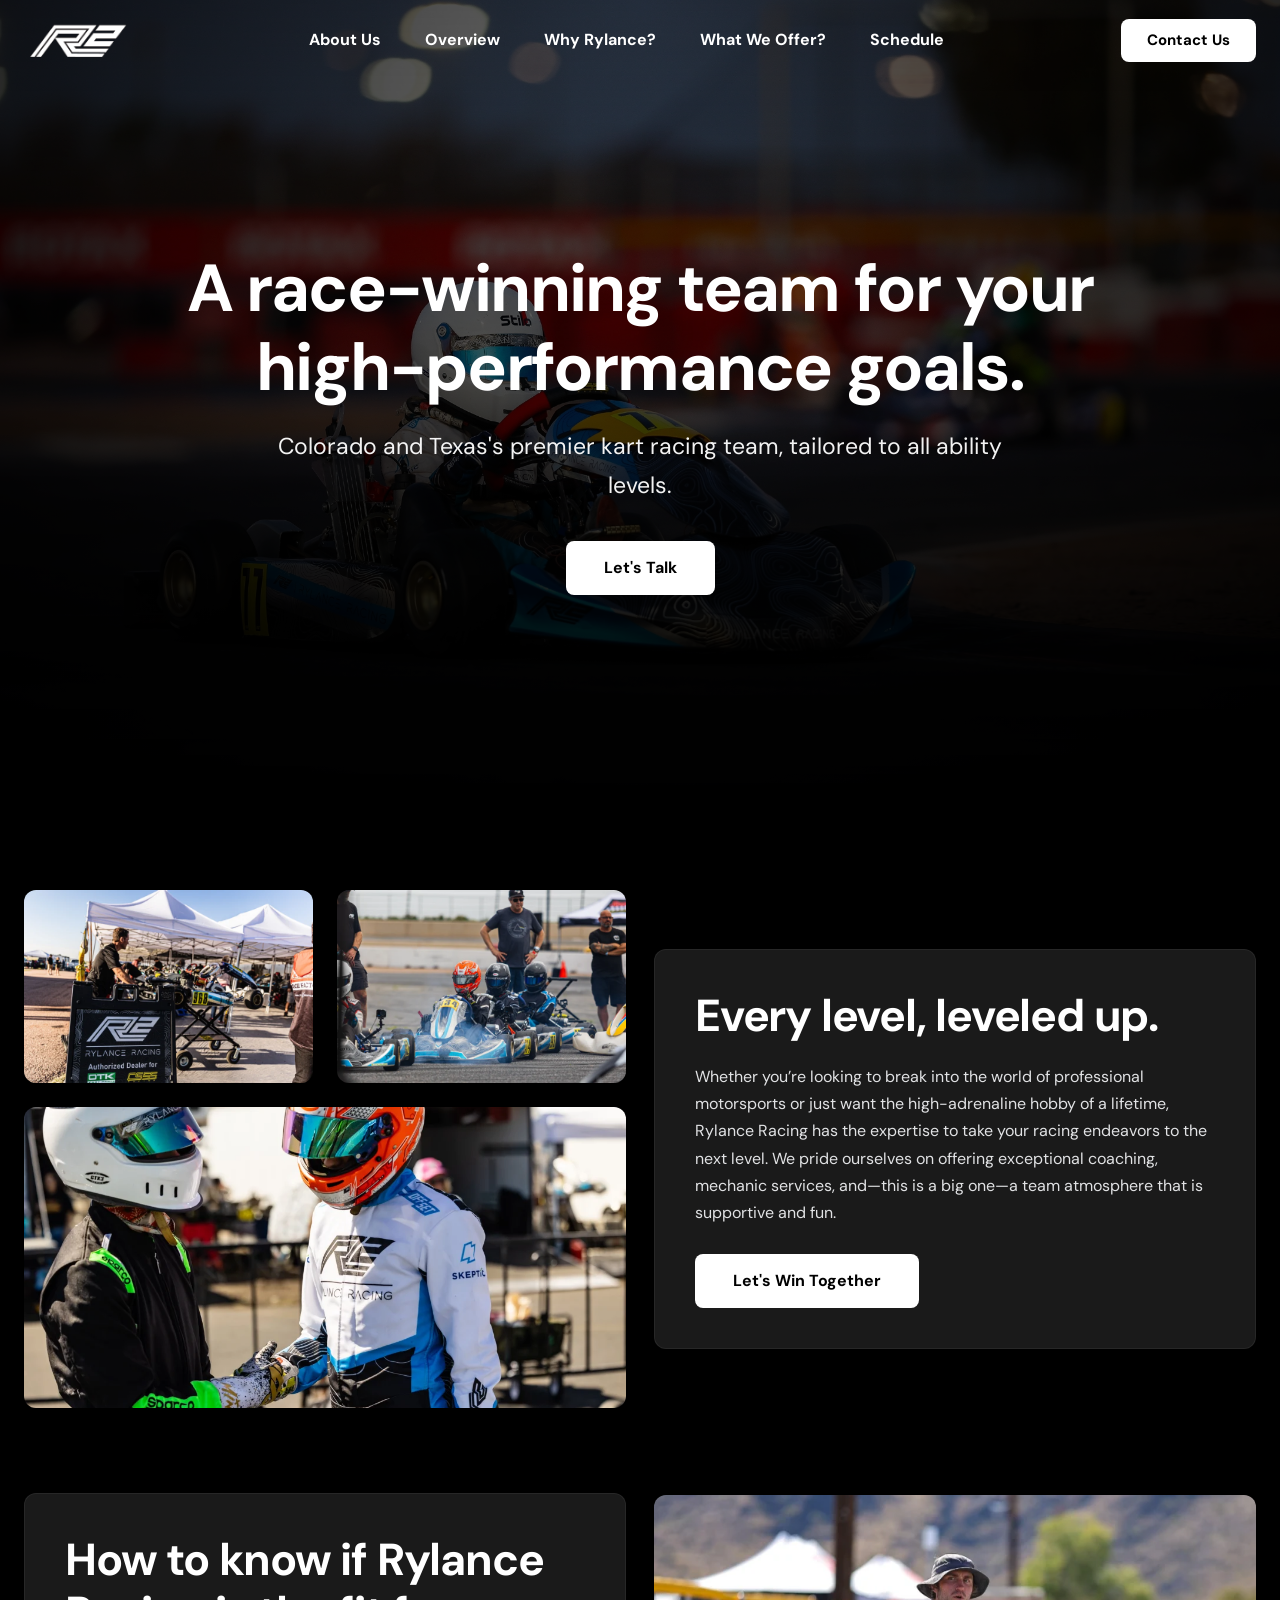
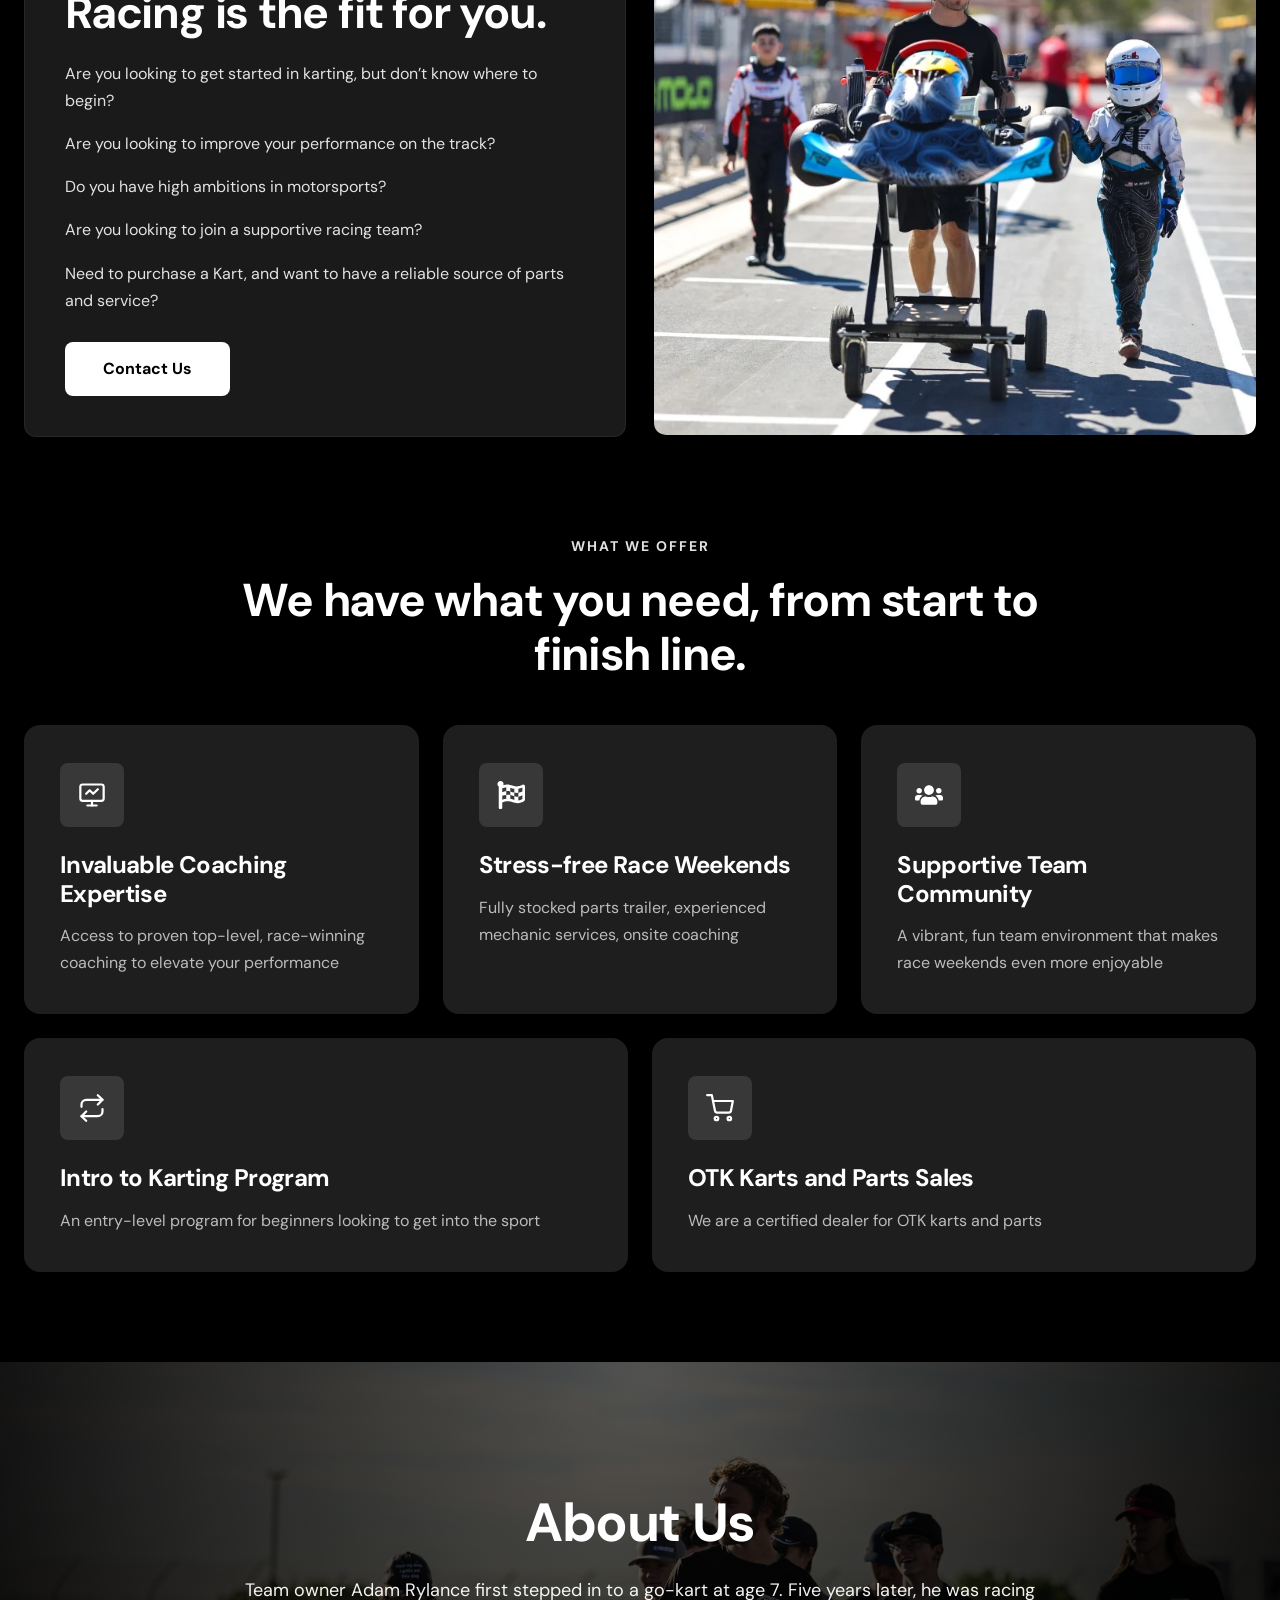
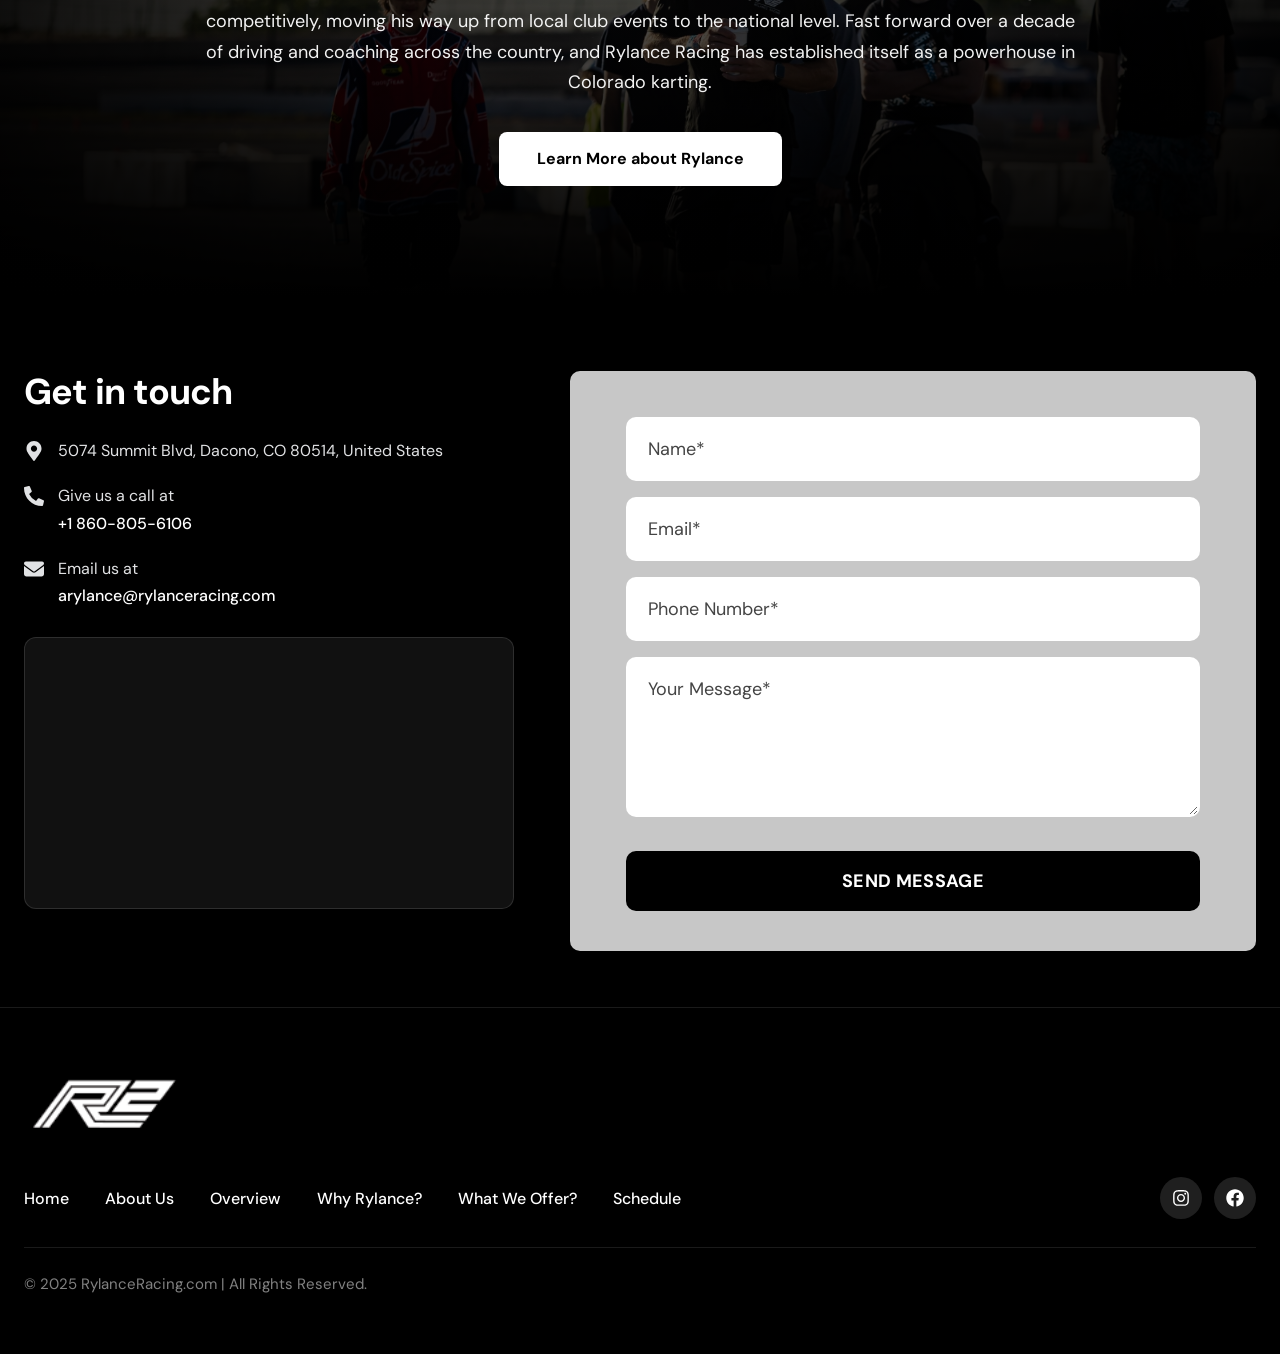
==== index.html @ 32557fa3 "Converted to static site" ====
<!DOCTYPE html>
<html lang="en">
<head>
  <meta charset="UTF-8">
  <meta name="viewport" content="width=device-width, initial-scale=1.0">
  <title>Rylance Racing | Colorado &amp; Texas Kart Racing Team</title>
  <meta name="description" content="Colorado and Texas's premier kart racing team, tailored to all ability levels — coaching, mechanic services, Intro to Karting, and certified OTK karts &amp; parts.">
  <link rel="icon" type="image/png" href="assets/images/favicon.png">
  <link rel="stylesheet" href="styles.css">
</head>
<body>
  <header class="site-header">
    <div class="container header-inner">
      <a class="brand-logo" href="index.html" aria-label="Rylance Racing Home">
        <img src="assets/images/logo-light.png" width="120" height="58" alt="Rylance Racing">
      </a>

      <nav class="main-nav" id="primary-nav" aria-label="Primary Navigation">
        <ul>
          <li><a href="about-us.html">About Us</a></li>
          <li><a href="#overview">Overview</a></li>
          <li><a href="#why">Why Rylance?</a></li>
          <li><a href="#weoffer">What We Offer?</a></li>
          <li><a href="schedule.html">Schedule</a></li>
        </ul>
      </nav>

      <div class="header-actions">
        <a class="btn btn-light btn-header" href="#contact">Contact Us</a>
        <button class="menu-toggle" type="button" aria-label="Toggle navigation menu" aria-controls="primary-nav" aria-expanded="false">
          <svg viewBox="0 0 24 24" fill="none" stroke="currentColor" stroke-width="2.2" stroke-linecap="round" aria-hidden="true">
            <line x1="3" y1="6" x2="21" y2="6"></line>
            <line x1="3" y1="12" x2="21" y2="12"></line>
            <line x1="3" y1="18" x2="21" y2="18"></line>
          </svg>
        </button>
      </div>
    </div>
  </header>

  <main>
    <section class="hero hero-home">
      <div class="container">
        <h1>A race-winning team for your high-performance goals.</h1>
        <p class="hero-subtitle">Colorado and Texas's premier kart racing team, tailored to all ability levels.</p>
        <a class="btn btn-light" href="#contact">Let's Talk</a>
      </div>
    </section>

    <section class="section-split" id="overview">
      <div class="container split-grid">
        <div class="photo-collage">
          <img
            class="collage-top"
            src="assets/images/overview-1.webp"
            srcset="assets/images/overview-1-sm.webp 768w, assets/images/overview-1.webp 1980w"
            sizes="(max-width: 820px) 50vw, 320px"
            width="1980"
            height="1320"
            alt="Rylance Racing driver on track"
          >
          <img
            class="collage-top"
            src="assets/images/overview-2.webp"
            srcset="assets/images/overview-2-sm.webp 768w, assets/images/overview-2.webp 1980w"
            sizes="(max-width: 820px) 50vw, 320px"
            width="1980"
            height="1320"
            alt="Rylance Racing paddock and team support"
          >
          <img
            class="collage-wide"
            src="assets/images/overview-3.webp"
            srcset="assets/images/overview-3-md.webp 1024w, assets/images/overview-3.webp 1980w"
            sizes="(max-width: 820px) 100vw, 640px"
            width="1980"
            height="1320"
            alt="Kart racing competition action"
          >
        </div>

        <div class="feature-card">
          <h2>Every level, leveled up.</h2>
          <p>Whether you’re looking to break into the world of professional motorsports or just want the high-adrenaline hobby of a lifetime, Rylance Racing has the expertise to take your racing endeavors to the next level. We pride ourselves on offering exceptional coaching, mechanic services, and—this is a big one—a team atmosphere that is supportive and fun.</p>
          <div class="card-actions">
            <a class="btn btn-light" href="#contact">Let's Win Together</a>
          </div>
        </div>
      </div>
    </section>

    <section class="section-split section-split--compact-top" id="why">
      <div class="container split-grid">
        <div class="feature-card">
          <h2>How to know if Rylance Racing is the fit for you.</h2>
          <p>Are you looking to get started in karting, but don’t know where to begin?</p>
          <p>Are you looking to improve your performance on the track?</p>
          <p>Do you have high ambitions in motorsports?</p>
          <p>Are you looking to join a supportive racing team?</p>
          <p>Need to purchase a Kart, and want to have a reliable source of parts and service?</p>
          <div class="card-actions">
            <a class="btn btn-light" href="#contact">Contact Us</a>
          </div>
        </div>

        <div class="feature-image-wrap">
          <img
            src="assets/images/why-rylance.webp"
            srcset="assets/images/why-rylance-sm.webp 768w, assets/images/why-rylance.webp 1362w"
            sizes="(max-width: 820px) 100vw, 640px"
            width="1362"
            height="1320"
            loading="lazy"
            alt="Rylance Racing kart on circuit"
          >
        </div>
      </div>
    </section>

    <section class="section-offer" id="weoffer">
      <div class="container">
        <div class="section-header">
          <span class="eyebrow">WHAT WE OFFER</span>
          <h2>We have what you need, from start to finish line.</h2>
        </div>

        <div class="offer-grid-top">
          <article class="offer-card">
            <div class="offer-icon" aria-hidden="true">
              <svg viewBox="0 0 24 24" fill="none" stroke="currentColor" stroke-width="1.9" stroke-linecap="round" stroke-linejoin="round">
                <rect x="2" y="3" width="20" height="14" rx="2" fill="none"></rect>
                <line x1="8" y1="21" x2="16" y2="21"></line>
                <line x1="12" y1="17" x2="12" y2="21"></line>
                <polyline points="7 11 10 8 13 11 17 7" fill="none"></polyline>
              </svg>
            </div>
            <h3>Invaluable Coaching Expertise</h3>
            <p>Access to proven top-level, race-winning coaching to elevate your performance</p>
          </article>

          <article class="offer-card">
            <div class="offer-icon" aria-hidden="true">
              <svg viewBox="0 0 512 512">
                <path d="M243.2 189.9V258c26.1 5.9 49.3 15.6 73.6 22.3v-68.2c-26-5.8-49.4-15.5-73.6-22.2zm223.3-123c-34.3 15.9-76.5 31.9-117 31.9C296 98.8 251.7 64 184.3 64c-25 0-47.3 4.4-68 12 2.8-7.3 4.1-15.2 3.6-23.6C118.1 24 94.8 1.2 66.3 0 34.3-1.3 8 24.3 8 56c0 19 9.5 35.8 24 45.9V488c0 13.3 10.7 24 24 24h16c13.3 0 24-10.7 24-24v-94.4c28.3-12.1 63.6-22.1 114.4-22.1 53.6 0 97.8 34.8 165.2 34.8 48.2 0 86.7-16.3 122.5-40.9 8.7-6 13.8-15.8 13.8-26.4V95.9c.1-23.3-24.2-38.8-45.4-29zM169.6 325.5c-25.8 2.7-50 8.2-73.6 16.6v-70.5c26.2-9.3 47.5-15 73.6-17.4zM464 191c-23.6 9.8-46.3 19.5-73.6 23.9V286c24.8-3.4 51.4-11.8 73.6-26v70.5c-25.1 16.1-48.5 24.7-73.6 27.1V286c-27 3.7-47.9 1.5-73.6-5.6v67.4c-23.9-7.4-47.3-16.7-73.6-21.3V258c-19.7-4.4-40.8-6.8-73.6-3.8v-70c-22.4 3.1-44.6 10.2-73.6 20.9v-70.5c33.2-12.2 50.1-19.8 73.6-22v71.6c27-3.7 48.4-1.3 73.6 5.7v-67.4c23.7 7.4 47.2 16.7 73.6 21.3v68.4c23.7 5.3 47.6 6.9 73.6 2.7V143c27-4.8 52.3-13.6 73.6-22.5z"></path>
              </svg>
            </div>
            <h3>Stress-free Race Weekends</h3>
            <p>Fully stocked parts trailer, experienced mechanic services, onsite coaching</p>
          </article>

          <article class="offer-card">
            <div class="offer-icon" aria-hidden="true">
              <svg viewBox="0 0 640 512">
                <path d="M96 224c35.3 0 64-28.7 64-64s-28.7-64-64-64-64 28.7-64 64 28.7 64 64 64zm448 0c35.3 0 64-28.7 64-64s-28.7-64-64-64-64 28.7-64 64 28.7 64 64 64zm32 32h-64c-17.6 0-33.5 7.1-45.1 18.6 40.3 22.1 68.9 62 75.1 109.4h66c17.7 0 32-14.3 32-32v-32c0-35.3-28.7-64-64-64zm-256 0c61.9 0 112-50.1 112-112S381.9 32 320 32 208 82.1 208 144s50.1 112 112 112zm76.8 32h-8.3c-20.8 10-43.9 16-68.5 16s-47.6-6-68.5-16h-8.3C179.6 288 128 339.6 128 403.2V432c0 26.5 21.5 48 48 48h288c26.5 0 48-21.5 48-48v-28.8c0-63.6-51.6-115.2-115.2-115.2zm-223.7-13.4C161.5 263.1 145.6 256 128 256H64c-35.3 0-64 28.7-64 64v32c0 17.7 14.3 32 32 32h65.9c6.3-47.4 34.9-87.3 75.2-109.4z"></path>
              </svg>
            </div>
            <h3>Supportive Team Community</h3>
            <p>A vibrant, fun team environment that makes race weekends even more enjoyable</p>
          </article>
        </div>

        <div class="offer-grid-bottom">
          <article class="offer-card">
            <div class="offer-icon" aria-hidden="true">
              <svg viewBox="0 0 24 24" fill="none" stroke="currentColor" stroke-width="1.9" stroke-linecap="round" stroke-linejoin="round">
                <polyline points="17 1 21 5 17 9" fill="none"></polyline>
                <path d="M3 11V9a4 4 0 0 1 4-4h14" fill="none"></path>
                <polyline points="7 23 3 19 7 15" fill="none"></polyline>
                <path d="M21 13v2a4 4 0 0 1-4 4H3" fill="none"></path>
              </svg>
            </div>
            <h3>Intro to Karting Program</h3>
            <p>An entry-level program for beginners looking to get into the sport</p>
          </article>

          <article class="offer-card">
            <div class="offer-icon" aria-hidden="true">
              <svg viewBox="0 0 24 24" fill="none" stroke="currentColor" stroke-width="1.9" stroke-linecap="round" stroke-linejoin="round">
                <circle cx="9" cy="21" r="1.5" fill="none"></circle>
                <circle cx="20" cy="21" r="1.5" fill="none"></circle>
                <path d="M1 1h4l2.7 13.4a2 2 0 0 0 2 1.6h9.7a2 2 0 0 0 2-1.6L23 6H6" fill="none"></path>
              </svg>
            </div>
            <h3>OTK Karts and Parts Sales</h3>
            <p>We are a certified dealer for OTK karts and parts</p>
          </article>
        </div>
      </div>
    </section>

    <section class="section-about-banner" id="aboutus">
      <div class="container">
        <h2>About Us</h2>
        <p>Team owner Adam Rylance first stepped in to a go-kart at age 7. Five years later, he was racing competitively, moving his way up from local club events to the national level. Fast forward over a decade of driving and coaching across the country, and Rylance Racing has established itself as a powerhouse in Colorado karting.</p>
        <a class="btn btn-light" href="about-us.html">Learn More about Rylance</a>
      </div>
    </section>

    <section class="section-contact" id="contact">
      <div class="container contact-grid">
        <div class="contact-info">
          <h2>Get in touch</h2>
          <ul class="contact-list">
            <li class="contact-item">
              <svg viewBox="0 0 384 512" aria-hidden="true">
                <path d="M172.268 501.67C26.97 291.031 0 269.413 0 192 0 85.961 85.961 0 192 0s192 85.961 192 192c0 77.413-26.97 99.031-172.268 309.67-9.535 13.774-29.93 13.773-39.464 0zM192 272c44.183 0 80-35.817 80-80s-35.817-80-80-80-80 35.817-80 80 35.817 80 80 80z"></path>
              </svg>
              <div>
                <span>5074 Summit Blvd, Dacono, CO 80514, United States</span>
              </div>
            </li>
            <li class="contact-item">
              <svg viewBox="0 0 512 512" aria-hidden="true">
                <path d="M497.39 361.8l-112-48a24 24 0 0 0-28 6.9l-49.6 60.6A370.66 370.66 0 0 1 130.6 204.11l60.6-49.6a23.94 23.94 0 0 0 6.9-28l-48-112A24.16 24.16 0 0 0 122.6.61l-104 24A24 24 0 0 0 0 48c0 256.5 207.9 464 464 464a24 24 0 0 0 23.4-18.6l24-104a24.29 24.29 0 0 0-14.01-27.6z"></path>
              </svg>
              <div>
                <span>Give us a call at</span>
                <a href="tel:+18608056106">+1 860-805-6106</a>
              </div>
            </li>
            <li class="contact-item">
              <svg viewBox="0 0 512 512" aria-hidden="true">
                <path d="M48 64C21.5 64 0 85.5 0 112c0 15.1 7.1 29.3 19.2 38.4L236.8 313.6c11.4 8.5 27 8.5 38.4 0L492.8 150.4c12.1-9.1 19.2-23.3 19.2-38.4c0-26.5-21.5-48-48-48H48zM0 176V384c0 35.3 28.7 64 64 64H448c35.3 0 64-28.7 64-64V176L294.4 339.2c-22.8 17.1-54 17.1-76.8 0L0 176z"></path>
              </svg>
              <div>
                <span>Email us at</span>
                <a href="mailto:arylance@rylanceracing.com">arylance@rylanceracing.com</a>
              </div>
            </li>
          </ul>

          <div class="map-embed">
            <iframe
              loading="lazy"
              src="https://maps.google.com/maps?q=5074%20Summit%20Blvd%2C%20Dacono%2C%20CO%2080514%2C%20United%20States&amp;t=m&amp;z=9&amp;output=embed&amp;iwloc=near"
              title="5074 Summit Blvd, Dacono, CO 80514, United States"
              aria-label="5074 Summit Blvd, Dacono, CO 80514, United States"
            ></iframe>
          </div>
        </div>

        <div class="contact-form-card">
          <form class="contact-form js-contact-form" action="mailto:arylance@rylanceracing.com" method="post" enctype="text/plain">
            <div class="form-field">
              <label for="contact-name">Name</label>
              <input type="text" id="contact-name" name="name" placeholder="Name*" required>
            </div>
            <div class="form-field">
              <label for="contact-email">Email</label>
              <input type="email" id="contact-email" name="email" placeholder="Email*" required>
            </div>
            <div class="form-field">
              <label for="contact-phone">Phone Number</label>
              <input type="tel" id="contact-phone" name="phone" placeholder="Phone Number*" required>
            </div>
            <div class="form-field">
              <label for="contact-message">Your Message</label>
              <textarea id="contact-message" name="message" rows="5" placeholder="Your Message*" required></textarea>
            </div>
            <button class="btn-submit" type="submit">Send Message</button>
            <p class="form-status" role="status" hidden></p>
          </form>
        </div>
      </div>
    </section>
  </main>

  <footer class="site-footer">
    <div class="container">
      <a class="footer-logo" href="index.html" aria-label="Rylance Racing Home">
        <img src="assets/images/logo-light.png" width="160" height="77" alt="Rylance Racing">
      </a>

      <div class="footer-row">
        <ul class="footer-nav">
          <li><a href="index.html">Home</a></li>
          <li><a href="about-us.html">About Us</a></li>
          <li><a href="#overview">Overview</a></li>
          <li><a href="#why">Why Rylance?</a></li>
          <li><a href="#weoffer">What We Offer?</a></li>
          <li><a href="schedule.html">Schedule</a></li>
        </ul>

        <div class="social-links">
          <a href="https://www.instagram.com/rylanceracing/" target="_blank" rel="noopener noreferrer" aria-label="Rylance Racing on Instagram">
            <svg viewBox="0 0 448 512" aria-hidden="true">
              <path d="M224.1 141c-63.6 0-114.9 51.3-114.9 114.9s51.3 114.9 114.9 114.9S339 319.5 339 255.9 287.7 141 224.1 141zm0 189.6c-41.1 0-74.7-33.5-74.7-74.7s33.5-74.7 74.7-74.7 74.7 33.5 74.7 74.7-33.6 74.7-74.7 74.7zm146.4-194.3c0 14.9-12 26.8-26.8 26.8-14.9 0-26.8-12-26.8-26.8s12-26.8 26.8-26.8 26.8 12 26.8 26.8zm76.1 27.2c-1.7-35.9-9.9-67.7-36.2-93.9-26.2-26.2-58-34.4-93.9-36.2-37-2.1-147.9-2.1-184.9 0-35.8 1.7-67.6 9.9-93.9 36.1s-34.4 58-36.2 93.9c-2.1 37-2.1 147.9 0 184.9 1.7 35.9 9.9 67.7 36.2 93.9s58 34.4 93.9 36.2c37 2.1 147.9 2.1 184.9 0 35.9-1.7 67.7-9.9 93.9-36.2 26.2-26.2 34.4-58 36.2-93.9 2.1-37 2.1-147.8 0-184.8zM398.8 388c-7.8 19.6-22.9 34.7-42.6 42.6-29.5 11.7-99.5 9-132.1 9s-102.7 2.6-132.1-9c-19.6-7.8-34.7-22.9-42.6-42.6-11.7-29.5-9-99.5-9-132.1s-2.6-102.7 9-132.1c7.8-19.6 22.9-34.7 42.6-42.6 29.5-11.7 99.5-9 132.1-9s102.7-2.6 132.1 9c19.6 7.8 34.7 22.9 42.6 42.6 11.7 29.5 9 99.5 9 132.1s2.7 102.7-9 132.1z"></path>
            </svg>
          </a>
          <a href="https://www.facebook.com/people/Rylance-Racing/61552234588349" target="_blank" rel="noopener noreferrer" aria-label="Rylance Racing on Facebook">
            <svg viewBox="0 0 512 512" aria-hidden="true">
              <path d="M504 256C504 119 393 8 256 8S8 119 8 256c0 123.78 90.69 226.38 209.25 245V327.69h-63V256h63v-54.64c0-62.15 37-96.48 93.67-96.48 27.14 0 55.52 4.84 55.52 4.84v61h-31.28c-30.8 0-40.41 19.12-40.41 38.73V256h68.78l-11 71.69h-57.78V501C413.31 482.38 504 379.78 504 256z"></path>
            </svg>
          </a>
        </div>
      </div>

      <p class="copyright">&copy; 2025 RylanceRacing.com | All Rights Reserved.</p>
    </div>
  </footer>

  <script src="script.js"></script>
</body>
</html>
---- styles.css ----
@font-face {
  font-family: 'DM Sans';
  font-style: normal;
  font-weight: 100 900;
  font-display: swap;
  src: url('assets/fonts/dmsans-latin-ext.woff2') format('woff2');
  unicode-range: U+0100-02BA, U+02BD-02C5, U+02C7-02CC, U+02CE-02D7, U+02DD-02FF, U+0304, U+0308, U+0329, U+1D00-1DBF, U+1E00-1E9F, U+1EF2-1EFF, U+2020, U+20A0-20AB, U+20AD-20C0, U+2113, U+2C60-2C7F, U+A720-A7FF;
}

@font-face {
  font-family: 'DM Sans';
  font-style: normal;
  font-weight: 100 900;
  font-display: swap;
  src: url('assets/fonts/dmsans-latin.woff2') format('woff2');
  unicode-range: U+0000-00FF, U+0131, U+0152-0153, U+02BB-02BC, U+02C6, U+02DA, U+02DC, U+0304, U+0308, U+0329, U+2000-206F, U+20AC, U+2122, U+2191, U+2193, U+2212, U+2215, U+FEFF, U+FFFD;
}

@font-face {
  font-family: 'DM Sans';
  font-style: italic;
  font-weight: 100 900;
  font-display: swap;
  src: url('assets/fonts/dmsans-italic-latin-ext.woff2') format('woff2');
  unicode-range: U+0100-02BA, U+02BD-02C5, U+02C7-02CC, U+02CE-02D7, U+02DD-02FF, U+0304, U+0308, U+0329, U+1D00-1DBF, U+1E00-1E9F, U+1EF2-1EFF, U+2020, U+20A0-20AB, U+20AD-20C0, U+2113, U+2C60-2C7F, U+A720-A7FF;
}

@font-face {
  font-family: 'DM Sans';
  font-style: italic;
  font-weight: 100 900;
  font-display: swap;
  src: url('assets/fonts/dmsans-italic-latin.woff2') format('woff2');
  unicode-range: U+0000-00FF, U+0131, U+0152-0153, U+02BB-02BC, U+02C6, U+02DA, U+02DC, U+0304, U+0308, U+0329, U+2000-206F, U+20AC, U+2122, U+2191, U+2193, U+2212, U+2215, U+FEFF, U+FFFD;
}

:root {
  --bg-black: #000000;
  --bg-card: #1a1a1a;
  --bg-offer: rgba(199, 199, 199, 0.15);
  --bg-form-card: #c7c7c7;
  --text-white: #ffffff;
  --text-light: #e1e2e4;
  --text-muted: rgba(255, 255, 255, 0.7);
  --text-date: #cacaca;
  --text-footer: #818181;
  --accent-grey: #666666;
  --container-max: 1320px;
  --radius-sm: 8px;
  --radius-md: 12px;
  --radius-lg: 16px;
}

*,
*::before,
*::after {
  box-sizing: border-box;
}

html {
  scroll-behavior: smooth;
  scroll-padding-top: 88px;
}

body {
  margin: 0;
  font-family: 'DM Sans', -apple-system, BlinkMacSystemFont, 'Segoe UI', Roboto, sans-serif;
  font-size: 16px;
  line-height: 1.7;
  color: var(--text-light);
  background-color: var(--bg-black);
  -webkit-font-smoothing: antialiased;
}

img {
  max-width: 100%;
  height: auto;
  display: block;
}

a {
  color: inherit;
  text-decoration: none;
  transition: color 0.2s ease, background-color 0.2s ease, transform 0.2s ease, opacity 0.2s ease;
}

h1, h2, h3, h4, h5, h6 {
  margin: 0 0 16px;
  font-weight: 700;
  line-height: 1.18;
  letter-spacing: -0.027em;
  color: var(--text-white);
}

p {
  margin: 0 0 16px;
}

p:last-child {
  margin-bottom: 0;
}

.container {
  width: 100%;
  max-width: var(--container-max);
  margin: 0 auto;
  padding: 0 24px;
}

/* Header & Navigation */
.site-header {
  position: fixed;
  top: 0;
  left: 0;
  right: 0;
  z-index: 1000;
  padding: 14px 0;
  transition: background-color 0.25s ease, padding 0.25s ease, border-color 0.25s ease;
  border-bottom: 1px solid transparent;
}

.site-header.is-scrolled {
  background-color: rgba(0, 0, 0, 0.92);
  backdrop-filter: blur(12px);
  -webkit-backdrop-filter: blur(12px);
  padding: 10px 0;
  border-bottom-color: rgba(255, 255, 255, 0.1);
}

.header-inner {
  display: flex;
  align-items: center;
  justify-content: space-between;
  gap: 24px;
}

.brand-logo img {
  height: 52px;
  width: auto;
}

.main-nav ul {
  display: flex;
  align-items: center;
  gap: 44px;
  list-style: none;
  margin: 0;
  padding: 0;
}

.main-nav a {
  font-size: 16px;
  font-weight: 700;
  color: var(--text-white);
  position: relative;
  padding: 6px 0;
}

.main-nav a:hover,
.main-nav a.is-active {
  color: #d4d4d8;
}

.main-nav a.is-active::after {
  content: '';
  position: absolute;
  left: 0;
  right: 0;
  bottom: 0;
  height: 2px;
  background-color: var(--text-white);
  border-radius: 2px;
}

.header-actions {
  display: flex;
  align-items: center;
  gap: 12px;
}

/* Buttons */
.btn {
  display: inline-flex;
  align-items: center;
  justify-content: center;
  font-family: inherit;
  font-size: 16px;
  font-weight: 700;
  line-height: 1;
  padding: 19px 38px;
  border-radius: var(--radius-sm);
  border: none;
  cursor: pointer;
  transition: background-color 0.2s ease, color 0.2s ease, transform 0.2s ease;
}

.btn-light {
  background-color: var(--text-white);
  color: var(--bg-black);
}

.btn-light:hover,
.btn-light:focus-visible {
  background-color: #e2e2e2;
  color: var(--bg-black);
  transform: translateY(-2px);
}

.btn-header {
  padding: 14px 26px;
  font-size: 15px;
}

.menu-toggle {
  display: none;
  background: transparent;
  border: 1px solid rgba(255, 255, 255, 0.28);
  border-radius: var(--radius-sm);
  color: var(--text-white);
  width: 44px;
  height: 44px;
  align-items: center;
  justify-content: center;
  cursor: pointer;
  padding: 0;
}

.menu-toggle svg {
  width: 22px;
  height: 22px;
}

/* Hero Sections */
.hero {
  position: relative;
  background-position: top center;
  background-repeat: no-repeat;
  background-size: cover;
  text-align: center;
  overflow: hidden;
}

.hero::before {
  content: '';
  position: absolute;
  inset: 0;
  background:
    linear-gradient(180deg, rgba(0, 0, 0, 0.55) 0%, rgba(0, 0, 0, 0.35) 45%, #000000 100%),
    radial-gradient(circle at top center, rgba(0, 0, 0, 0.15) 0%, #000000 100%);
  pointer-events: none;
}

.hero > .container {
  position: relative;
  z-index: 1;
}

.hero-home {
  background-image: url('assets/images/hero-home.webp');
  padding: 250px 0 230px;
}

.hero-home h1 {
  font-size: clamp(34px, 5.2vw, 71px);
  max-width: 1020px;
  margin: 0 auto 20px;
}

.hero-subtitle {
  font-size: clamp(18px, 2vw, 23px);
  color: rgba(255, 255, 255, 0.95);
  max-width: 760px;
  margin: 0 auto 36px;
}

.hero-page {
  background-position: center center;
  padding: 175px 0 115px;
}

.hero-page h1 {
  font-size: clamp(36px, 4.5vw, 55px);
  margin-bottom: 0;
}

.hero-about {
  background-image: url('assets/images/hero-about.webp');
}

.hero-schedule {
  background-image: url('assets/images/hero-schedule.webp');
}

/* Split Feature Sections (Overview & Why Rylance) */
.section-split {
  padding: 65px 0 85px;
}

.section-split--compact-top {
  padding-top: 0;
}

.split-grid {
  display: grid;
  grid-template-columns: 1fr 1fr;
  gap: 28px;
  align-items: center;
}

.photo-collage {
  display: grid;
  grid-template-columns: 1fr 1fr;
  gap: 24px;
}

.photo-collage img {
  width: 100%;
  border-radius: var(--radius-md);
  object-fit: cover;
}

.photo-collage .collage-top {
  aspect-ratio: 3 / 2;
}

.photo-collage .collage-wide {
  grid-column: 1 / -1;
  aspect-ratio: 2 / 1;
}

.feature-card {
  background-color: var(--bg-card);
  border: 1px solid rgba(255, 255, 255, 0.06);
  border-radius: var(--radius-md);
  padding: 40px;
}

.feature-card h2 {
  font-size: clamp(28px, 3.5vw, 48px);
  margin-bottom: 20px;
}

.feature-card p {
  color: var(--text-light);
  font-size: 16px;
}

.feature-card .card-actions {
  margin-top: 28px;
}

.feature-image-wrap img {
  width: 100%;
  border-radius: var(--radius-md);
  object-fit: cover;
  max-height: 540px;
}

/* What We Offer */
.section-offer {
  padding: 10px 0 90px;
}

.section-header {
  text-align: center;
  max-width: 820px;
  margin: 0 auto 44px;
}

.eyebrow {
  display: inline-block;
  font-size: 14px;
  font-weight: 700;
  text-transform: uppercase;
  letter-spacing: 2px;
  color: var(--text-light);
  margin-bottom: 14px;
}

.section-header h2 {
  font-size: clamp(28px, 3.6vw, 48px);
  margin-bottom: 0;
}

.offer-grid-top {
  display: grid;
  grid-template-columns: repeat(3, 1fr);
  gap: 24px;
  margin-bottom: 24px;
}

.offer-grid-bottom {
  display: grid;
  grid-template-columns: repeat(2, 1fr);
  gap: 24px;
}

.offer-card {
  background-color: var(--bg-offer);
  border-radius: var(--radius-lg);
  padding: 38px 36px;
  transition: transform 0.25s ease, background-color 0.25s ease;
}

.offer-card:hover {
  transform: translateY(-8px);
  background-color: rgba(199, 199, 199, 0.2);
}

.offer-icon {
  width: 64px;
  height: 64px;
  border-radius: var(--radius-sm);
  background-color: rgba(199, 199, 199, 0.15);
  color: var(--text-white);
  display: inline-flex;
  align-items: center;
  justify-content: center;
  margin-bottom: 24px;
}

.offer-icon svg {
  width: 28px;
  height: 28px;
  fill: currentColor;
}

.offer-card h3 {
  font-size: 24px;
  margin-bottom: 14px;
}

.offer-card p {
  color: var(--text-muted);
  font-size: 16px;
}

/* Home About Us Banner */
.section-about-banner {
  position: relative;
  background-image: url('assets/images/about-banner-home.webp');
  background-position: center center;
  background-repeat: no-repeat;
  background-size: cover;
  padding: 130px 0 110px;
  text-align: center;
}

.section-about-banner::before {
  content: '';
  position: absolute;
  inset: 0;
  background:
    linear-gradient(180deg, rgba(0, 0, 0, 0.55) 0%, rgba(0, 0, 0, 0.5) 55%, #000000 100%),
    radial-gradient(circle at top center, rgba(0, 0, 0, 0.15) 0%, #000000 100%);
  pointer-events: none;
}

.section-about-banner > .container {
  position: relative;
  z-index: 1;
  max-width: 920px;
}

.section-about-banner h2 {
  font-size: clamp(34px, 4.2vw, 55px);
  margin-bottom: 20px;
}

.section-about-banner p {
  font-size: 18px;
  color: rgba(255, 255, 255, 0.95);
  margin-bottom: 34px;
}

/* About Us Story Page */
.section-story {
  padding: 65px 0 75px;
}

.story-card {
  background-color: var(--bg-card);
  border: 1px solid rgba(255, 255, 255, 0.06);
  border-radius: var(--radius-md);
  padding: 44px 48px;
}

.story-card h2 {
  font-size: clamp(28px, 3.6vw, 48px);
  margin-bottom: 24px;
}

.story-card p {
  font-size: 16px;
  color: var(--text-light);
  margin-bottom: 18px;
}

.story-card .card-actions {
  margin-top: 30px;
}

/* Schedule Page */
.section-schedule {
  padding: 55px 0 25px;
}

.schedule-series {
  margin-bottom: 60px;
}

.schedule-series:last-child {
  margin-bottom: 20px;
}

.schedule-series > h2 {
  text-align: center;
  font-size: clamp(26px, 3.4vw, 44px);
  margin-bottom: 28px;
}

.schedule-series-description {
  text-align: center;
  max-width: 720px;
  margin: -14px auto 28px;
  color: var(--text-muted);
  font-size: 16px;
}

.schedule-grid {
  display: grid;
  grid-template-columns: repeat(4, 1fr);
  gap: 22px;
}

.event-card {
  background-color: var(--bg-card);
  border: 1px solid rgba(255, 255, 255, 0.06);
  border-radius: var(--radius-md);
  padding: 24px;
  display: flex;
  flex-direction: column;
}

a.event-card:hover,
a.event-card:focus-visible {
  border-color: rgba(255, 255, 255, 0.28);
  transform: translateY(-4px);
}

.event-round {
  font-size: 18px;
  font-weight: 600;
  color: var(--text-white);
  margin-bottom: 8px;
}

.event-date {
  font-size: 30px;
  font-weight: 700;
  line-height: 1.15;
  letter-spacing: -0.025em;
  color: var(--text-date);
  margin-bottom: 12px;
}

.event-venue {
  font-size: 17px;
  color: var(--text-white);
  line-height: 1.45;
  margin-bottom: 0;
}

.event-notes {
  margin-top: 10px;
  font-size: 14px;
  line-height: 1.45;
  color: var(--text-muted);
}

.schedule-status {
  text-align: center;
  padding: 36px 24px;
  color: var(--text-muted);
  font-size: 17px;
}

.schedule-status--error {
  background-color: var(--bg-card);
  border: 1px solid rgba(255, 255, 255, 0.12);
  border-radius: var(--radius-md);
  color: var(--text-light);
  max-width: 680px;
  margin: 0 auto 24px;
}

/* Contact Section */
.section-contact {
  padding: 75px 0 56px;
}

.contact-grid {
  display: grid;
  grid-template-columns: 5fr 7fr;
  gap: 56px;
  align-items: start;
}

.contact-info h2 {
  font-size: clamp(26px, 3vw, 36px);
  margin-bottom: 24px;
}

.contact-list {
  list-style: none;
  margin: 0 0 28px;
  padding: 0;
  display: flex;
  flex-direction: column;
  gap: 18px;
}

.contact-item {
  display: flex;
  align-items: flex-start;
  gap: 14px;
  color: var(--text-light);
}

.contact-item svg {
  width: 20px;
  height: 20px;
  flex-shrink: 0;
  margin-top: 4px;
  fill: var(--text-light);
}

.contact-item strong,
.contact-item span {
  display: block;
}

.contact-item a {
  font-weight: 500;
  color: var(--text-white);
}

.contact-item a:hover {
  color: #a1a1aa;
}

.map-embed {
  border-radius: var(--radius-md);
  overflow: hidden;
  border: 1px solid rgba(255, 255, 255, 0.12);
  background: #111111;
}

.map-embed iframe {
  display: block;
  width: 100%;
  height: 270px;
  border: 0;
}

.contact-form-card {
  background-color: var(--bg-form-card);
  border-radius: 10px;
  padding: 46px 56px 40px;
  color: var(--bg-black);
}

.contact-form {
  display: flex;
  flex-direction: column;
  gap: 16px;
}

.form-field label {
  position: absolute;
  width: 1px;
  height: 1px;
  padding: 0;
  margin: -1px;
  overflow: hidden;
  clip: rect(0, 0, 0, 0);
  white-space: nowrap;
  border: 0;
}

.form-field input,
.form-field textarea {
  width: 100%;
  padding: 18px 20px;
  font-family: inherit;
  font-size: 18px;
  color: #111111;
  background-color: #ffffff;
  border: 2px solid transparent;
  border-radius: 10px;
  outline: none;
  transition: border-color 0.2s ease, box-shadow 0.2s ease;
}

.form-field input::placeholder,
.form-field textarea::placeholder {
  color: #444444;
  font-size: 18px;
}

.form-field input:focus,
.form-field textarea:focus {
  border-color: #000000;
}

.form-field textarea {
  resize: vertical;
  min-height: 140px;
}

.btn-submit {
  width: 100%;
  margin-top: 10px;
  padding: 18px 24px;
  font-family: inherit;
  font-size: 18px;
  font-weight: 700;
  letter-spacing: 0.02em;
  text-transform: uppercase;
  background-color: #000000;
  color: #ffffff;
  border: none;
  border-radius: 10px;
  cursor: pointer;
  transition: background-color 0.2s ease, transform 0.2s ease;
}

.btn-submit:hover,
.btn-submit:focus-visible {
  background-color: #333333;
  transform: translateY(-1px);
}

.form-status {
  margin-top: 6px;
  font-size: 14px;
  line-height: 1.5;
  color: #1f1f1f;
}

.form-status a {
  font-weight: 700;
  text-decoration: underline;
}

/* Footer */
.site-footer {
  padding: 56px 0;
  border-top: 1px solid rgba(255, 255, 255, 0.1);
  background-color: var(--bg-black);
}

.footer-logo {
  display: inline-block;
  margin-bottom: 28px;
}

.footer-logo img {
  width: 160px;
  height: auto;
}

.footer-row {
  display: flex;
  align-items: center;
  justify-content: space-between;
  gap: 24px;
  padding-bottom: 28px;
  margin-bottom: 24px;
  border-bottom: 1px solid rgba(255, 255, 255, 0.1);
}

.footer-nav {
  display: flex;
  flex-wrap: wrap;
  gap: 16px 36px;
  list-style: none;
  margin: 0;
  padding: 0;
}

.footer-nav a {
  font-size: 16px;
  font-weight: 500;
  color: var(--text-white);
}

.footer-nav a:hover {
  color: #d4d4d8;
}

.social-links {
  display: flex;
  align-items: center;
  gap: 12px;
}

.social-links a {
  width: 42px;
  height: 42px;
  border-radius: 50%;
  background-color: rgba(255, 255, 255, 0.12);
  color: var(--text-white);
  display: inline-flex;
  align-items: center;
  justify-content: center;
}

.social-links a:hover {
  background-color: var(--text-white);
  color: var(--bg-black);
}

.social-links svg {
  width: 18px;
  height: 18px;
  fill: currentColor;
}

.copyright {
  font-size: 15px;
  color: var(--text-footer);
}

/* Responsive Breakpoints */
@media (max-width: 1024px) {
  .main-nav ul {
    gap: 24px;
  }

  .hero-home {
    padding: 190px 0 140px;
  }

  .offer-grid-top {
    grid-template-columns: repeat(2, 1fr);
  }

  .schedule-grid {
    grid-template-columns: repeat(2, 1fr);
  }

  .contact-grid {
    grid-template-columns: 1fr;
    gap: 36px;
  }

  .contact-form-card {
    padding: 36px 40px 32px;
  }
}

@media (max-width: 820px) {
  .menu-toggle {
    display: inline-flex;
  }

  .main-nav {
    position: absolute;
    top: 100%;
    left: 0;
    right: 0;
    background-color: rgba(10, 10, 10, 0.98);
    border-bottom: 1px solid rgba(255, 255, 255, 0.12);
    padding: 16px 24px 24px;
    display: none;
  }

  .main-nav.is-open {
    display: block;
  }

  .main-nav ul {
    flex-direction: column;
    align-items: flex-start;
    gap: 14px;
  }

  .header-actions .btn-header {
    padding: 12px 18px;
    font-size: 14px;
  }

  .hero-home {
    padding: 140px 0 80px;
  }

  .hero-page {
    padding: 135px 0 70px;
  }

  .split-grid {
    grid-template-columns: 1fr;
  }

  .section-split {
    padding: 48px 0;
  }

  .feature-card,
  .story-card {
    padding: 28px 24px;
  }

  .offer-grid-top,
  .offer-grid-bottom,
  .schedule-grid {
    grid-template-columns: 1fr;
  }

  .offer-card {
    padding: 28px 24px;
  }

  .contact-form-card {
    padding: 28px 22px;
  }

  .footer-logo {
    display: flex;
    justify-content: center;
  }

  .footer-row {
    flex-direction: column;
    align-items: center;
    text-align: center;
  }

  .footer-nav {
    justify-content: center;
  }

  .copyright {
    text-align: center;
  }
}
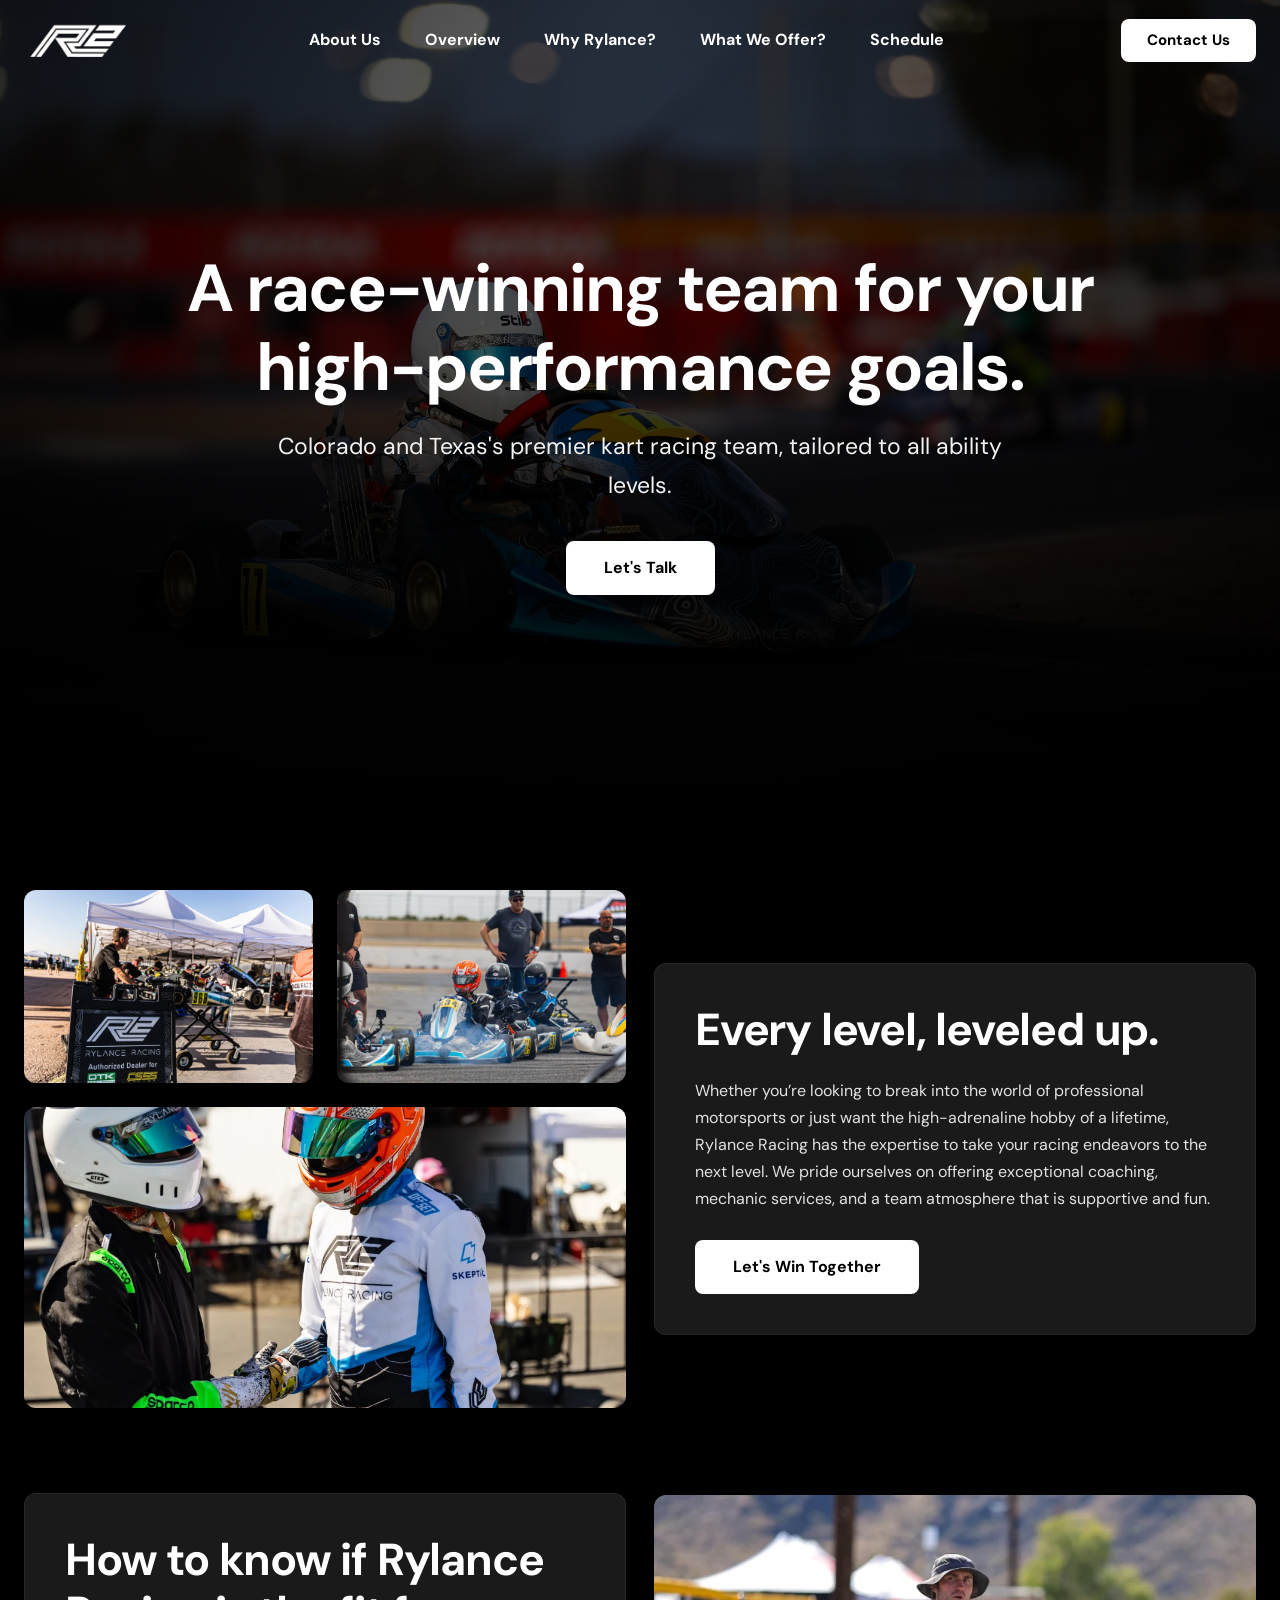
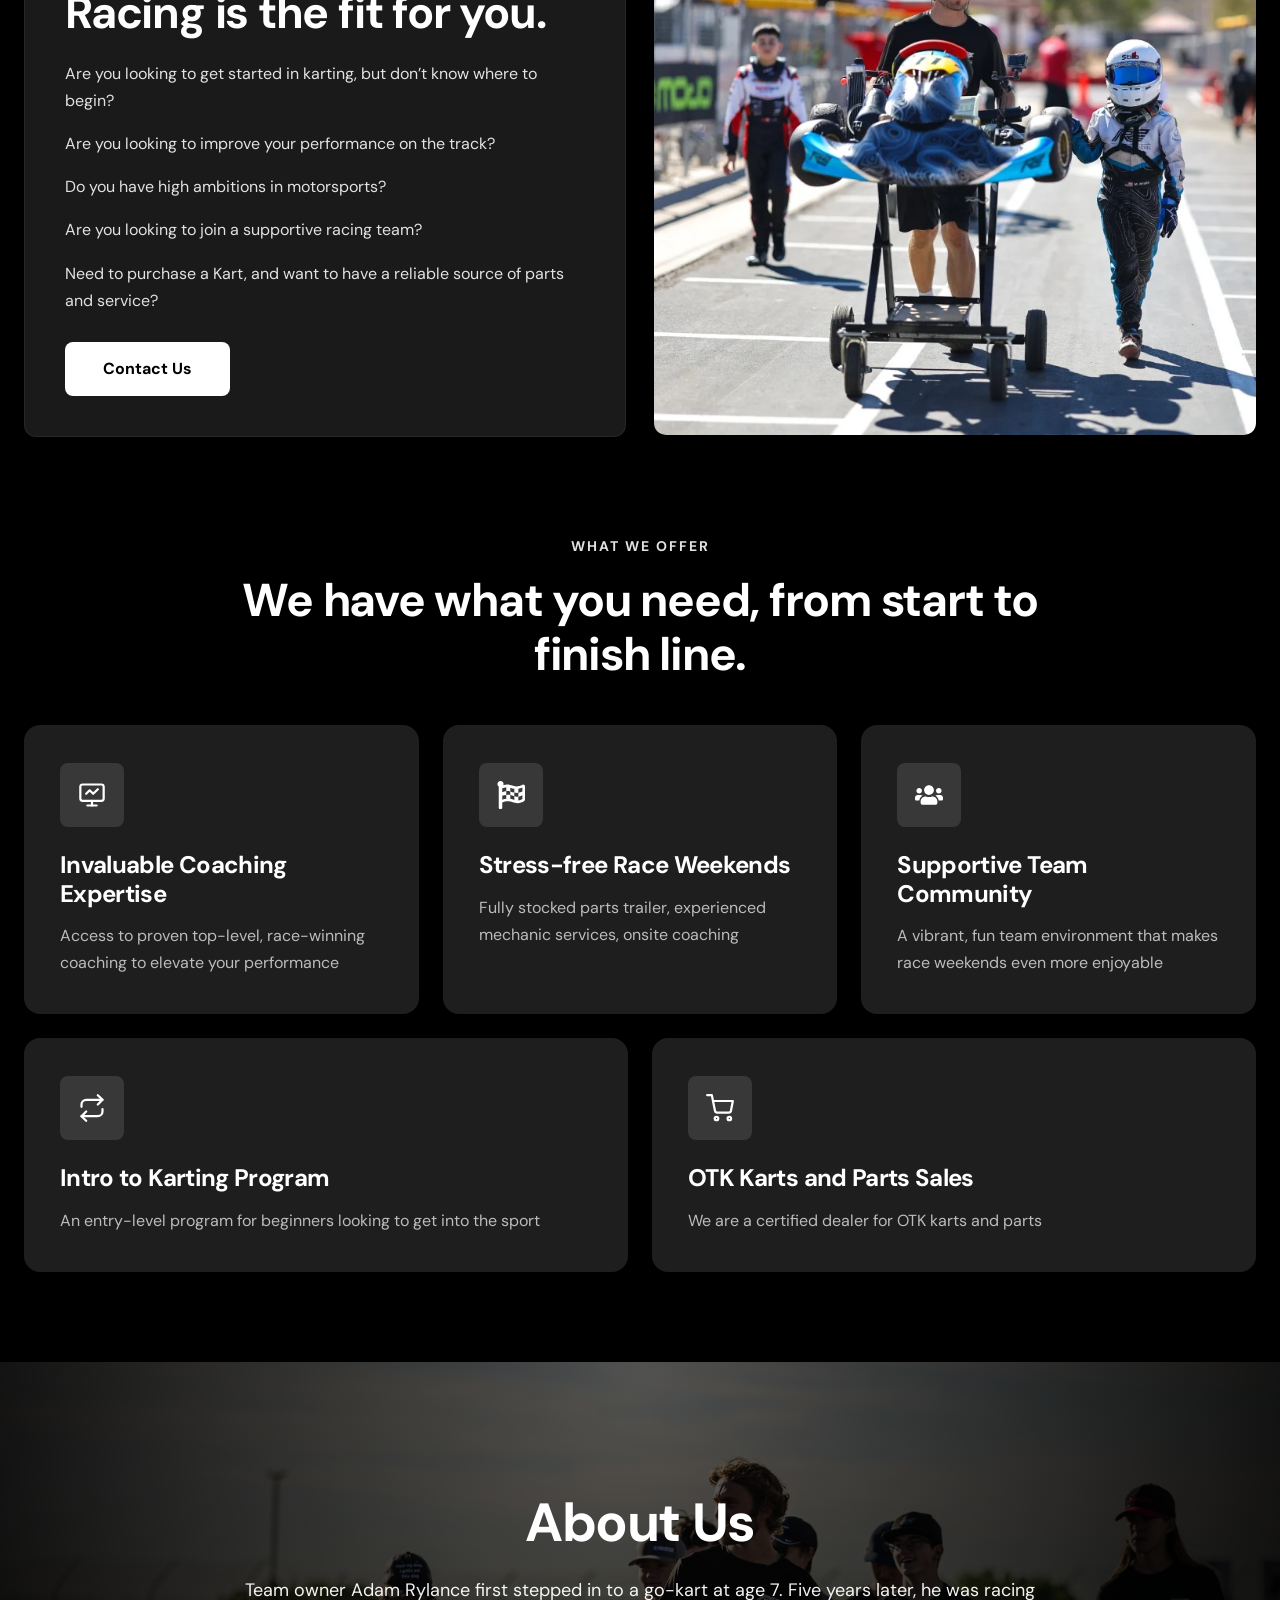
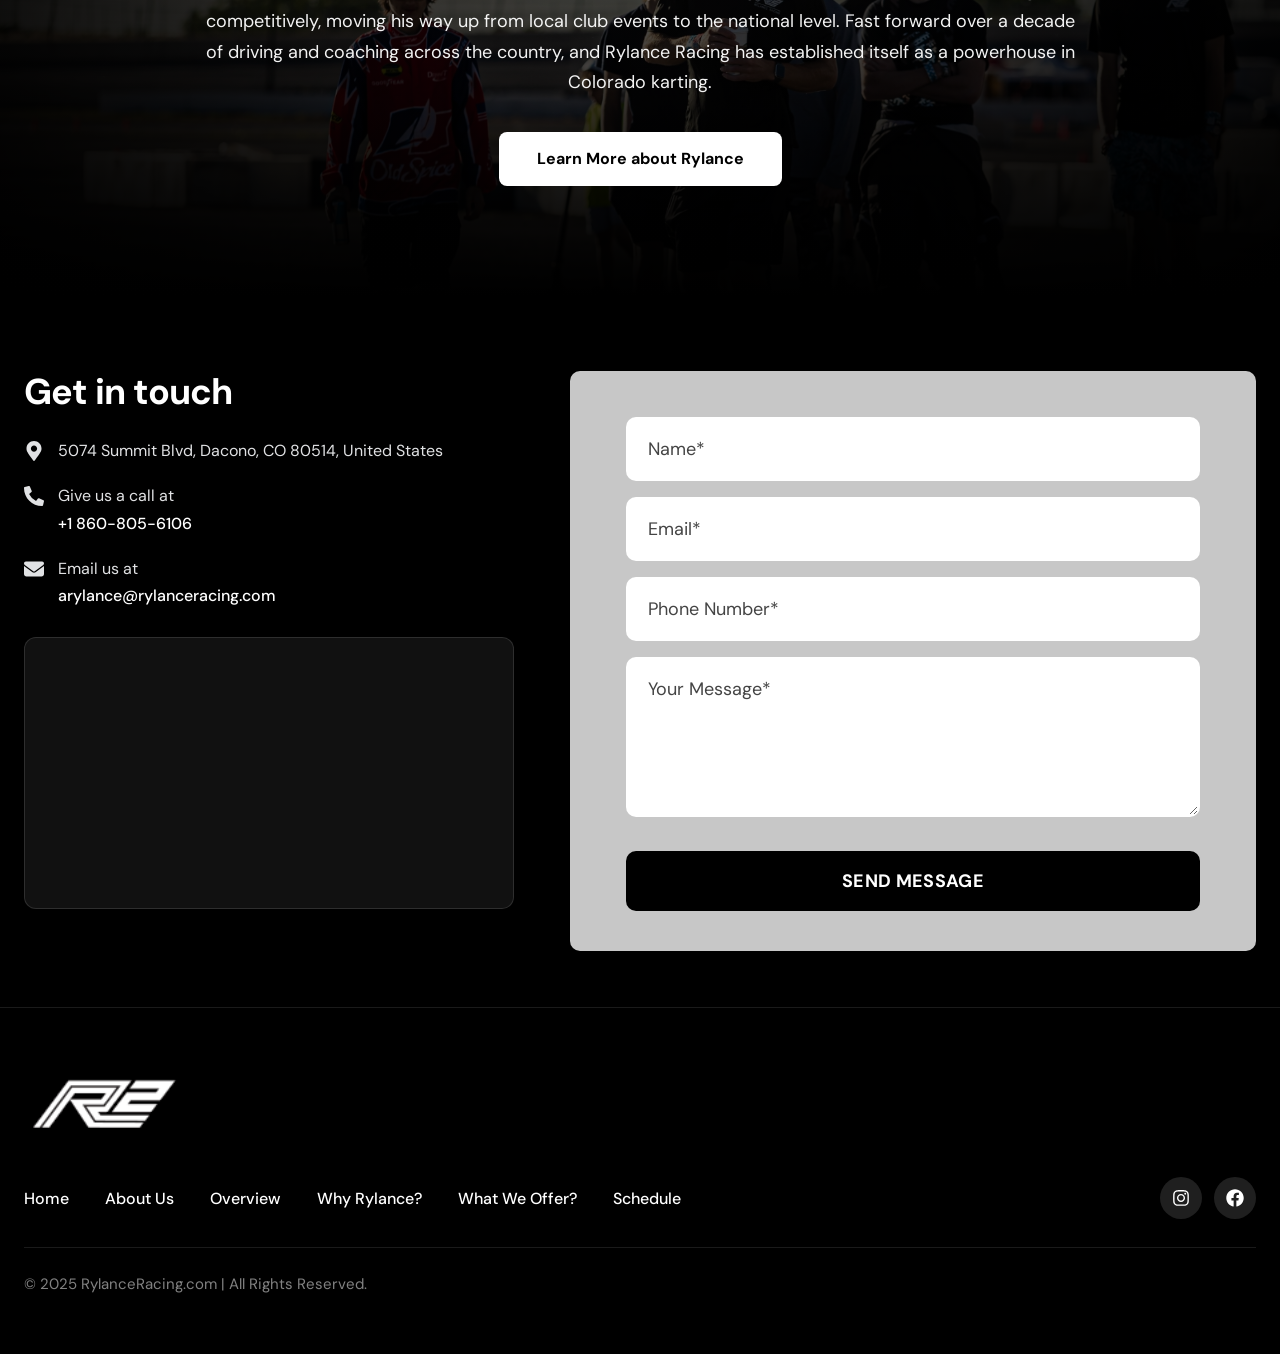
==== commit d7b47e66: "Paragraph formatting" ====
--- a/index.html
+++ b/index.html
@@ -81,7 +81,7 @@
 
         <div class="feature-card">
           <h2>Every level, leveled up.</h2>
-          <p>Whether you’re looking to break into the world of professional motorsports or just want the high-adrenaline hobby of a lifetime, Rylance Racing has the expertise to take your racing endeavors to the next level. We pride ourselves on offering exceptional coaching, mechanic services, and—this is a big one—a team atmosphere that is supportive and fun.</p>
+          <p>Whether you’re looking to break into the world of professional motorsports or just want the high-adrenaline hobby of a lifetime, Rylance Racing has the expertise to take your racing endeavors to the next level. We pride ourselves on offering exceptional coaching, mechanic services, and a team atmosphere that is supportive and fun.</p>
           <div class="card-actions">
             <a class="btn btn-light" href="#contact">Let's Win Together</a>
           </div>
